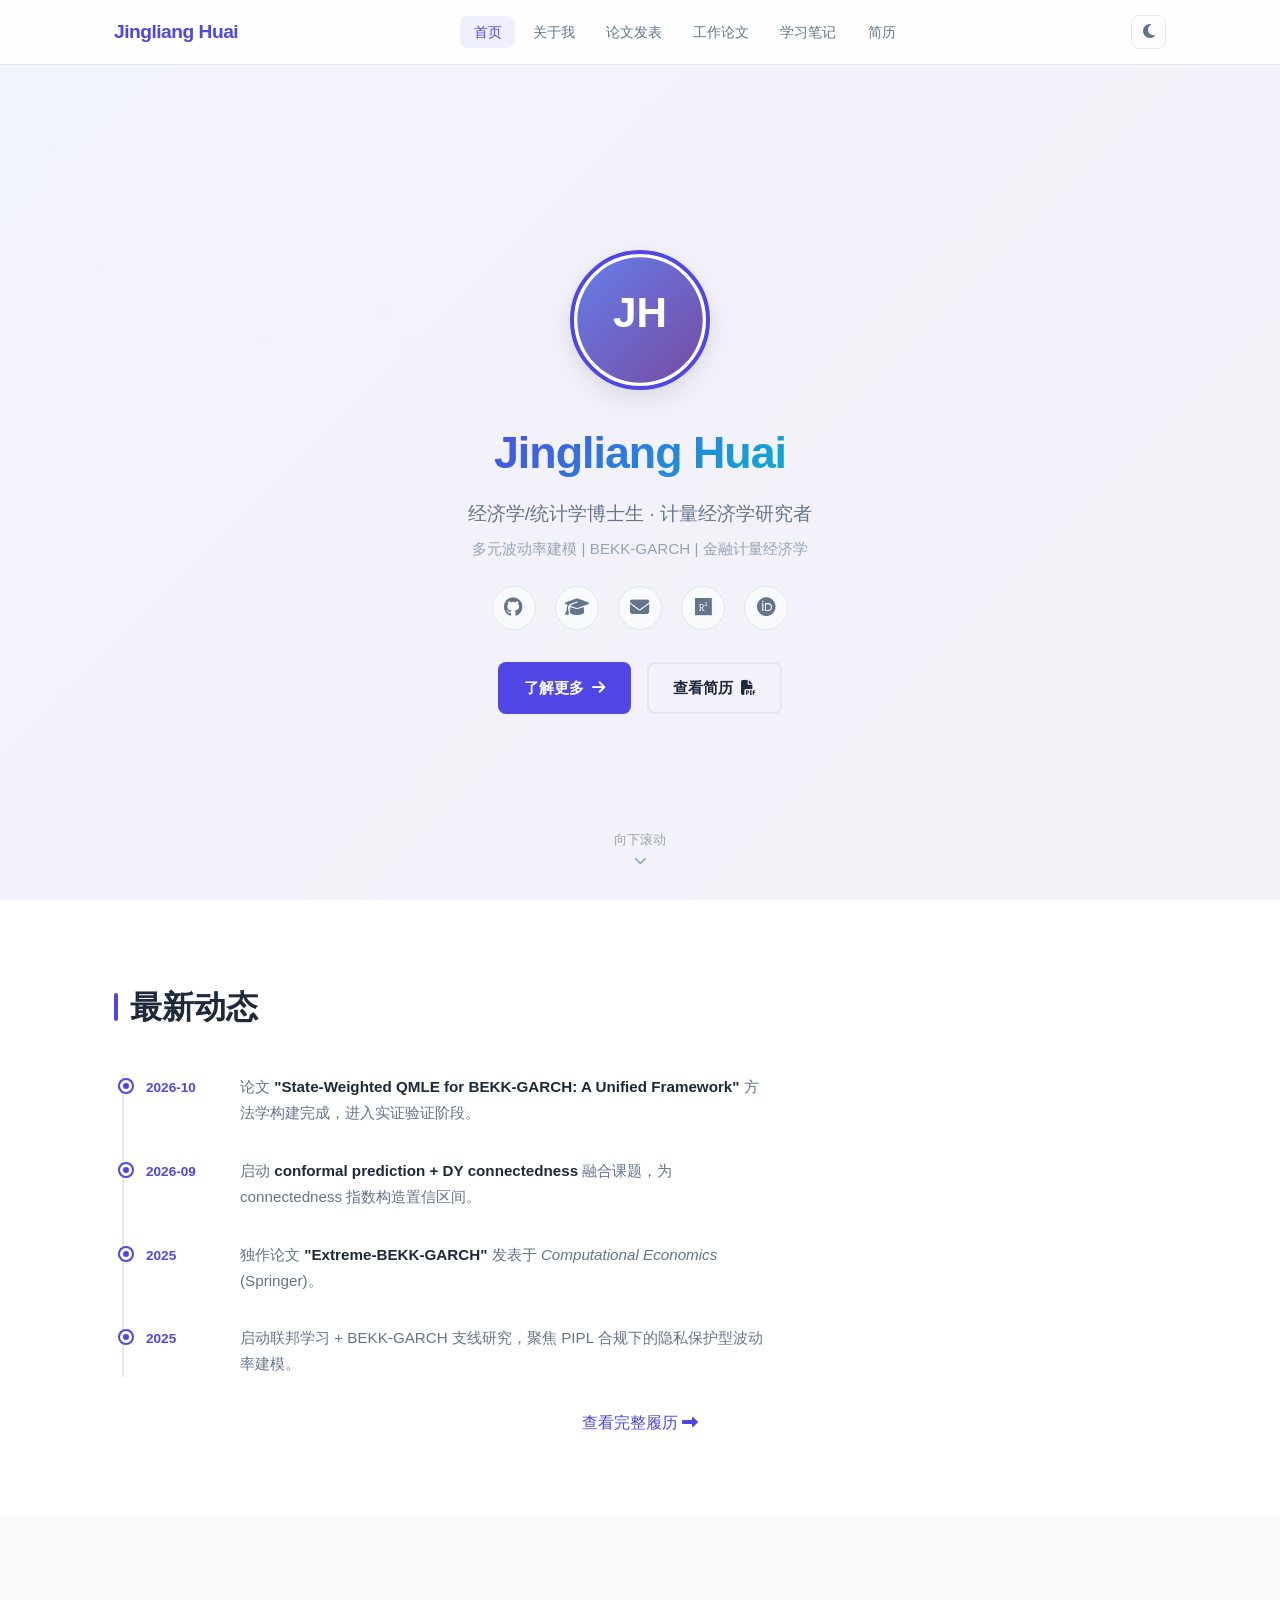
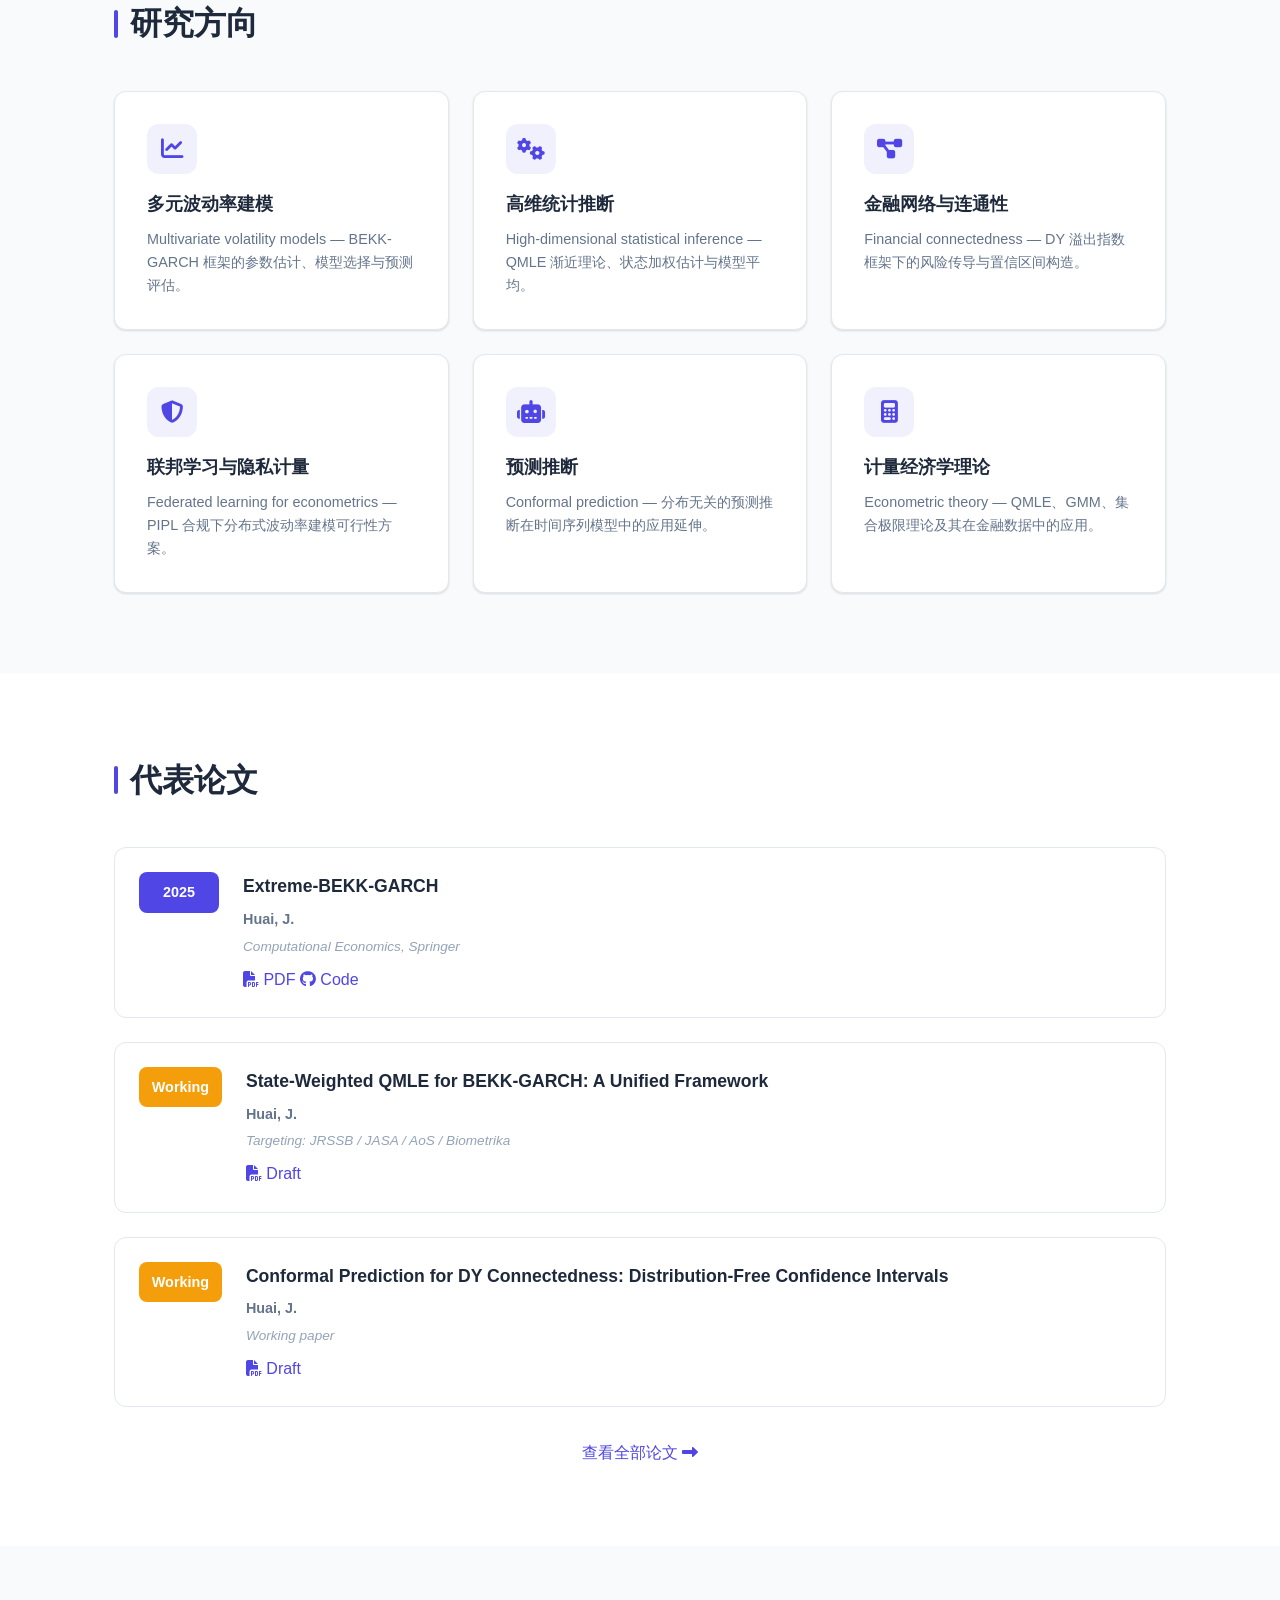
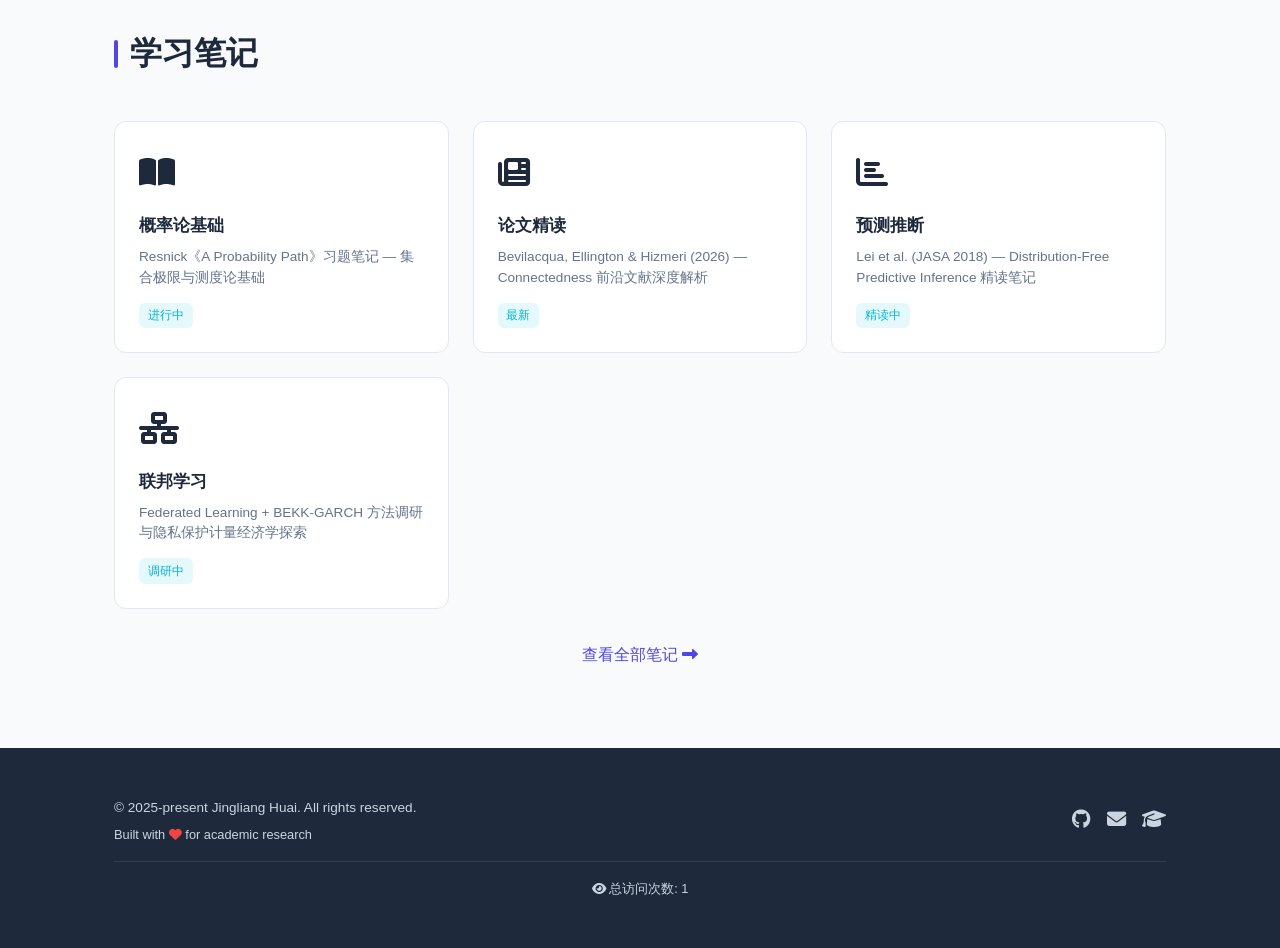
==== index.html @ 9f8ee6a2 "First Upload" ====
<!DOCTYPE html>
<html lang="zh-CN">
<head>
  <meta charset="UTF-8">
  <meta name="viewport" content="width=device-width, initial-scale=1.0">
  <meta name="description" content="Jingliang Huai - 个人学术主页 / Personal Academic Website">
  <title>Jingliang Huai | 个人学术主页</title>
  <link rel="stylesheet" href="css/style.css">
  <link rel="icon" href="images/favicon.svg" type="image/svg+xml">
  <link rel="stylesheet" href="https://cdnjs.cloudflare.com/ajax/libs/font-awesome/6.5.0/css/all.min.css">
</head>
<body>
  <!-- ========== NAVBAR ========== -->
  <nav class="navbar" id="navbar">
    <div class="nav-container">
      <a href="index.html" class="nav-logo">
        <span class="logo-text">Jingliang Huai</span>
      </a>
      <ul class="nav-menu" id="navMenu">
        <li><a href="index.html" class="nav-link active">首页</a></li>
        <li><a href="about.html" class="nav-link">关于我</a></li>
        <li><a href="publications.html" class="nav-link">论文发表</a></li>
        <li><a href="research.html" class="nav-link">工作论文</a></li>
        <li><a href="notes.html" class="nav-link">学习笔记</a></li>
        <li><a href="cv.html" class="nav-link">简历</a></li>
      </ul>
      <div class="nav-right">
        <button id="themeToggle" class="theme-btn" aria-label="切换主题">
          <i class="fas fa-moon"></i>
        </button>
        <div class="hamburger" id="hamburger">
          <span class="bar"></span>
          <span class="bar"></span>
          <span class="bar"></span>
        </div>
      </div>
    </div>
  </nav>

  <!-- ========== HERO SECTION ========== -->
  <section class="hero">
    <div class="hero-bg">
      <div class="hero-particles" id="particles"></div>
    </div>
    <div class="hero-content">
      <div class="hero-avatar">
        <img src="images/avatar-placeholder.svg" alt="Jingliang Huai" id="avatarImg">
      </div>
      <h1 class="hero-name">Jingliang Huai</h1>
      <p class="hero-title">经济学/统计学博士生 · 计量经济学研究者</p>
      <p class="hero-subtitle">多元波动率建模 | BEKK-GARCH | 金融计量经济学</p>
      <div class="hero-social">
        <a href="https://github.com/Jingliang-Huai" target="_blank" class="social-link" title="GitHub">
          <i class="fab fa-github"></i>
        </a>
        <a href="https://scholar.google.com/citations?user=YOUR_SCHOLAR_ID" target="_blank" class="social-link" title="Google Scholar">
          <i class="fas fa-graduation-cap"></i>
        </a>
        <a href="mailto:huaijl1230@163.com" class="social-link" title="Email">
          <i class="fas fa-envelope"></i>
        </a>
        <a href="#" target="_blank" class="social-link" title="ResearchGate">
          <i class="fab fa-researchgate"></i>
        </a>
        <a href="#" target="_blank" class="social-link" title="ORCID">
          <i class="fab fa-orcid"></i>
        </a>
      </div>
      <div class="hero-cta">
        <a href="about.html" class="btn btn-primary">了解更多 <i class="fas fa-arrow-right"></i></a>
        <a href="cv.html" class="btn btn-outline">查看简历 <i class="fas fa-file-pdf"></i></a>
      </div>
    </div>
    <div class="scroll-indicator">
      <span>向下滚动</span>
      <i class="fas fa-chevron-down"></i>
    </div>
  </section>

  <!-- ========== LATEST NEWS ========== -->
  <section class="section" id="news">
    <div class="container">
      <h2 class="section-title"><span class="title-deco"></span>最新动态</h2>
      <div class="news-timeline">
        <div class="news-item">
          <div class="news-date">2026-10</div>
          <div class="news-content">
            <p>论文 <strong>"State-Weighted QMLE for BEKK-GARCH: A Unified Framework"</strong> 方法学构建完成，进入实证验证阶段。</p>
          </div>
        </div>
        <div class="news-item">
          <div class="news-date">2026-09</div>
          <div class="news-content">
            <p>启动 <strong>conformal prediction + DY connectedness</strong> 融合课题，为 connectedness 指数构造置信区间。</p>
          </div>
        </div>
        <div class="news-item">
          <div class="news-date">2025</div>
          <div class="news-content">
            <p>独作论文 <strong>"Extreme-BEKK-GARCH"</strong> 发表于 <em>Computational Economics</em> (Springer)。</p>
          </div>
        </div>
        <div class="news-item">
          <div class="news-date">2025</div>
          <div class="news-content">
            <p>启动联邦学习 + BEKK-GARCH 支线研究，聚焦 PIPL 合规下的隐私保护型波动率建模。</p>
          </div>
        </div>
      </div>
      <p class="section-more"><a href="about.html">查看完整履历 <i class="fas fa-long-arrow-alt-right"></i></a></p>
    </div>
  </section>

  <!-- ========== RESEARCH INTERESTS ========== -->
  <section class="section section-alt" id="research">
    <div class="container">
      <h2 class="section-title"><span class="title-deco"></span>研究方向</h2>
      <div class="research-grid">
        <div class="research-card">
          <div class="card-icon"><i class="fas fa-chart-line"></i></div>
          <h3>多元波动率建模</h3>
          <p>Multivariate volatility models — BEKK-GARCH 框架的参数估计、模型选择与预测评估。</p>
        </div>
        <div class="research-card">
          <div class="card-icon"><i class="fas fa-cogs"></i></div>
          <h3>高维统计推断</h3>
          <p>High-dimensional statistical inference — QMLE 渐近理论、状态加权估计与模型平均。</p>
        </div>
        <div class="research-card">
          <div class="card-icon"><i class="fas fa-project-diagram"></i></div>
          <h3>金融网络与连通性</h3>
          <p>Financial connectedness — DY 溢出指数框架下的风险传导与置信区间构造。</p>
        </div>
        <div class="research-card">
          <div class="card-icon"><i class="fas fa-shield-alt"></i></div>
          <h3>联邦学习与隐私计量</h3>
          <p>Federated learning for econometrics — PIPL 合规下分布式波动率建模可行性方案。</p>
        </div>
        <div class="research-card">
          <div class="card-icon"><i class="fas fa-robot"></i></div>
          <h3>预测推断</h3>
          <p>Conformal prediction — 分布无关的预测推断在时间序列模型中的应用延伸。</p>
        </div>
        <div class="research-card">
          <div class="card-icon"><i class="fas fa-calculator"></i></div>
          <h3>计量经济学理论</h3>
          <p>Econometric theory — QMLE、GMM、集合极限理论及其在金融数据中的应用。</p>
        </div>
      </div>
    </div>
  </section>

  <!-- ========== FEATURED PUBLICATIONS ========== -->
  <section class="section" id="publications">
    <div class="container">
      <h2 class="section-title"><span class="title-deco"></span>代表论文</h2>
      <div class="pub-list">
        <div class="pub-item">
          <div class="pub-year">2025</div>
          <div class="pub-info">
            <h3 class="pub-title">Extreme-BEKK-GARCH</h3>
            <p class="pub-authors"><strong>Huai, J.</strong></p>
            <p class="pub-journal"><em>Computational Economics</em>, Springer</p>
            <div class="pub-links">
              <a href="#" class="pub-link"><i class="fas fa-file-pdf"></i> PDF</a>
              <a href="https://github.com/Jingliang-Huai" class="pub-link"><i class="fab fa-github"></i> Code</a>
            </div>
          </div>
        </div>
        <div class="pub-item">
          <div class="pub-year working">Working</div>
          <div class="pub-info">
            <h3 class="pub-title">State-Weighted QMLE for BEKK-GARCH: A Unified Framework</h3>
            <p class="pub-authors"><strong>Huai, J.</strong></p>
            <p class="pub-journal">Targeting: <em>JRSSB / JASA / AoS / Biometrika</em></p>
            <div class="pub-links">
              <a href="#" class="pub-link"><i class="fas fa-file-pdf"></i> Draft</a>
            </div>
          </div>
        </div>
        <div class="pub-item">
          <div class="pub-year working">Working</div>
          <div class="pub-info">
            <h3 class="pub-title">Conformal Prediction for DY Connectedness: Distribution-Free Confidence Intervals</h3>
            <p class="pub-authors"><strong>Huai, J.</strong></p>
            <p class="pub-journal">Working paper</p>
            <div class="pub-links">
              <a href="#" class="pub-link"><i class="fas fa-file-pdf"></i> Draft</a>
            </div>
          </div>
        </div>
      </div>
      <p class="section-more"><a href="publications.html">查看全部论文 <i class="fas fa-long-arrow-alt-right"></i></a></p>
    </div>
  </section>

  <!-- ========== LEARNING NOTES ========== -->
  <section class="section section-alt" id="notes">
    <div class="container">
      <h2 class="section-title"><span class="title-deco"></span>学习笔记</h2>
      <div class="notes-grid">
        <a href="notes.html#resnick" class="note-card">
          <div class="note-icon"><i class="fas fa-book-open"></i></div>
          <h3>概率论基础</h3>
          <p>Resnick《A Probability Path》习题笔记 — 集合极限与测度论基础</p>
          <span class="note-tag">进行中</span>
        </a>
        <a href="notes.html#beh2026" class="note-card">
          <div class="note-icon"><i class="fas fa-newspaper"></i></div>
          <h3>论文精读</h3>
          <p>Bevilacqua, Ellington & Hizmeri (2026) — Connectedness 前沿文献深度解析</p>
          <span class="note-tag">最新</span>
        </a>
        <a href="notes.html#conformal" class="note-card">
          <div class="note-icon"><i class="fas fa-chart-bar"></i></div>
          <h3>预测推断</h3>
          <p>Lei et al. (JASA 2018) — Distribution-Free Predictive Inference 精读笔记</p>
          <span class="note-tag">精读中</span>
        </a>
        <a href="notes.html#fl" class="note-card">
          <div class="note-icon"><i class="fas fa-network-wired"></i></div>
          <h3>联邦学习</h3>
          <p>Federated Learning + BEKK-GARCH 方法调研与隐私保护计量经济学探索</p>
          <span class="note-tag">调研中</span>
        </a>
      </div>
      <p class="section-more"><a href="notes.html">查看全部笔记 <i class="fas fa-long-arrow-alt-right"></i></a></p>
    </div>
  </section>

  <!-- ========== FOOTER ========== -->
  <footer class="footer">
    <div class="container">
      <div class="footer-content">
        <div class="footer-info">
          <p>&copy; 2025-present Jingliang Huai. All rights reserved.</p>
          <p class="footer-powered">Built with <i class="fas fa-heart"></i> for academic research</p>
        </div>
        <div class="footer-links">
          <a href="https://github.com/Jingliang-Huai" target="_blank"><i class="fab fa-github"></i></a>
          <a href="mailto:huaijl1230@163.com"><i class="fas fa-envelope"></i></a>
          <a href="https://scholar.google.com/citations?user=YOUR_SCHOLAR_ID" target="_blank"><i class="fas fa-graduation-cap"></i></a>
        </div>
      </div>
      <div class="footer-counter">
        <span id="visitCounter"><i class="fas fa-eye"></i> 总访问次数: <span id="countNum">0</span></span>
      </div>
    </div>
  </footer>

  <script src="js/main.js"></script>
</body>
</html>
---- css/style.css ----
/* ====================================================================
   Jingliang Huai - Personal Academic Website
   Style: Modern, Minimal, Academic with Dark/Light Modes
   ==================================================================== */

/* ---------- CSS Variables (Light Theme - Default) ---------- */
:root {
  --primary: #4f46e5;
  --primary-light: #818cf8;
  --primary-dark: #3730a3;
  --accent: #06b6d4;
  --bg: #ffffff;
  --bg-alt: #f8fafc;
  --bg-card: #ffffff;
  --text: #1e293b;
  --text-light: #64748b;
  --text-muted: #94a3b8;
  --border: #e2e8f0;
  --shadow: 0 1px 3px rgba(0,0,0,0.08), 0 1px 2px rgba(0,0,0,0.06);
  --shadow-lg: 0 10px 30px rgba(0,0,0,0.08), 0 4px 12px rgba(0,0,0,0.04);
  --radius: 12px;
  --radius-sm: 8px;
  --nav-bg: rgba(255,255,255,0.85);
  --hero-gradient: linear-gradient(135deg, #667eea 0%, #764ba2 100%);
  --footer-bg: #1e293b;
  --footer-text: #cbd5e1;
}

/* ---------- Dark Theme ---------- */
[data-theme="dark"] {
  --primary: #818cf8;
  --primary-light: #a5b4fc;
  --primary-dark: #6366f1;
  --accent: #22d3ee;
  --bg: #0f172a;
  --bg-alt: #1e293b;
  --bg-card: #1e293b;
  --text: #e2e8f0;
  --text-light: #94a3b8;
  --text-muted: #64748b;
  --border: #334155;
  --shadow: 0 1px 3px rgba(0,0,0,0.3), 0 1px 2px rgba(0,0,0,0.2);
  --shadow-lg: 0 10px 30px rgba(0,0,0,0.4), 0 4px 12px rgba(0,0,0,0.2);
  --nav-bg: rgba(15,23,42,0.92);
  --hero-gradient: linear-gradient(135deg, #1e1b4b 0%, #312e81 100%);
  --footer-bg: #020617;
  --footer-text: #94a3b8;
}

/* ---------- Base Reset ---------- */
*, *::before, *::after {
  margin: 0;
  padding: 0;
  box-sizing: border-box;
}

html {
  scroll-behavior: smooth;
  font-size: 16px;
}

body {
  font-family: -apple-system, BlinkMacSystemFont, 'Segoe UI', Roboto, 'Helvetica Neue', Arial, 'Noto Sans SC', sans-serif;
  background: var(--bg);
  color: var(--text);
  line-height: 1.7;
  transition: background 0.3s ease, color 0.3s ease;
  -webkit-font-smoothing: antialiased;
}

a {
  color: var(--primary);
  text-decoration: none;
  transition: color 0.2s;
}
a:hover { color: var(--primary-light); }

img { max-width: 100%; height: auto; }

.container {
  max-width: 1100px;
  margin: 0 auto;
  padding: 0 1.5rem;
}

/* ---------- Navbar ---------- */
.navbar {
  position: fixed;
  top: 0;
  left: 0;
  right: 0;
  z-index: 1000;
  background: var(--nav-bg);
  backdrop-filter: blur(12px);
  -webkit-backdrop-filter: blur(12px);
  border-bottom: 1px solid var(--border);
  transition: background 0.3s, border-color 0.3s;
}

.nav-container {
  max-width: 1100px;
  margin: 0 auto;
  padding: 0 1.5rem;
  display: flex;
  align-items: center;
  justify-content: space-between;
  height: 64px;
}

.nav-logo .logo-text {
  font-size: 1.2rem;
  font-weight: 700;
  color: var(--primary);
  letter-spacing: -0.5px;
}

.nav-menu {
  display: flex;
  list-style: none;
  gap: 0.25rem;
}

.nav-link {
  padding: 0.5rem 0.85rem;
  border-radius: var(--radius-sm);
  font-size: 0.9rem;
  font-weight: 500;
  color: var(--text-light);
  transition: all 0.2s;
}
.nav-link:hover {
  color: var(--text);
  background: var(--bg-alt);
}
.nav-link.active {
  color: var(--primary);
  background: rgba(79,70,229,0.08);
}

.nav-right {
  display: flex;
  align-items: center;
  gap: 0.5rem;
}

.theme-btn {
  background: none;
  border: 1px solid var(--border);
  border-radius: 8px;
  padding: 0.45rem 0.65rem;
  color: var(--text-light);
  cursor: pointer;
  font-size: 1rem;
  transition: all 0.2s;
}
.theme-btn:hover {
  color: var(--primary);
  border-color: var(--primary);
}

/* Hamburger */
.hamburger {
  display: none;
  flex-direction: column;
  gap: 5px;
  cursor: pointer;
  padding: 4px;
}
.hamburger .bar {
  width: 24px;
  height: 2px;
  background: var(--text);
  border-radius: 2px;
  transition: all 0.3s;
}

/* ---------- Hero Section ---------- */
.hero {
  position: relative;
  min-height: 100vh;
  display: flex;
  align-items: center;
  justify-content: center;
  overflow: hidden;
  padding-top: 64px;
}

.hero-bg {
  position: absolute;
  inset: 0;
  background: var(--hero-gradient);
  opacity: 0.08;
  z-index: 0;
}

.hero-particles {
  position: absolute;
  inset: 0;
  z-index: 0;
}

.hero-content {
  position: relative;
  z-index: 1;
  text-align: center;
  padding: 2rem;
  max-width: 700px;
}

.hero-avatar {
  width: 140px;
  height: 140px;
  border-radius: 50%;
  overflow: hidden;
  margin: 0 auto 1.5rem;
  border: 4px solid var(--primary);
  box-shadow: var(--shadow-lg);
  background: var(--bg);
}
.hero-avatar img {
  width: 100%;
  height: 100%;
  object-fit: cover;
}

.hero-name {
  font-size: 2.8rem;
  font-weight: 800;
  letter-spacing: -1px;
  margin-bottom: 0.5rem;
  background: linear-gradient(135deg, var(--primary), var(--accent));
  -webkit-background-clip: text;
  -webkit-text-fill-color: transparent;
  background-clip: text;
}

.hero-title {
  font-size: 1.2rem;
  color: var(--text-light);
  margin-bottom: 0.3rem;
}

.hero-subtitle {
  font-size: 0.95rem;
  color: var(--text-muted);
  margin-bottom: 1.5rem;
}

.hero-social {
  display: flex;
  justify-content: center;
  gap: 1.2rem;
  margin-bottom: 2rem;
}

.social-link {
  display: flex;
  align-items: center;
  justify-content: center;
  width: 44px;
  height: 44px;
  border-radius: 50%;
  background: var(--bg-alt);
  color: var(--text-light);
  font-size: 1.2rem;
  border: 1px solid var(--border);
  transition: all 0.3s;
}
.social-link:hover {
  color: white;
  background: var(--primary);
  border-color: var(--primary);
  transform: translateY(-3px);
}

.hero-cta {
  display: flex;
  gap: 1rem;
  justify-content: center;
  flex-wrap: wrap;
}

/* Buttons */
.btn {
  display: inline-flex;
  align-items: center;
  gap: 0.5rem;
  padding: 0.7rem 1.5rem;
  border-radius: var(--radius-sm);
  font-size: 0.95rem;
  font-weight: 600;
  cursor: pointer;
  transition: all 0.3s;
  border: 2px solid transparent;
}
.btn-primary {
  background: var(--primary);
  color: white !important;
}
.btn-primary:hover {
  background: var(--primary-dark);
  transform: translateY(-2px);
  box-shadow: 0 4px 12px rgba(79,70,229,0.3);
}
.btn-outline {
  background: transparent;
  color: var(--text) !important;
  border-color: var(--border);
}
.btn-outline:hover {
  border-color: var(--primary);
  color: var(--primary) !important;
  transform: translateY(-2px);
}

.scroll-indicator {
  position: absolute;
  bottom: 2rem;
  left: 50%;
  transform: translateX(-50%);
  display: flex;
  flex-direction: column;
  align-items: center;
  gap: 0.3rem;
  color: var(--text-muted);
  font-size: 0.8rem;
  animation: bounce 2s infinite;
}
@keyframes bounce {
  0%, 100% { transform: translateX(-50%) translateY(0); }
  50% { transform: translateX(-50%) translateY(8px); }
}

/* ---------- General Sections ---------- */
.section {
  padding: 5rem 0;
}
.section-alt {
  background: var(--bg-alt);
}

.section-title {
  font-size: 2rem;
  font-weight: 800;
  margin-bottom: 2.5rem;
  display: flex;
  align-items: center;
  gap: 0.75rem;
}
.title-deco {
  display: block;
  width: 4px;
  height: 28px;
  background: var(--primary);
  border-radius: 2px;
}

.section-subtitle {
  font-size: 1.5rem;
  font-weight: 700;
  margin-bottom: 2rem;
}

.section-more {
  margin-top: 2rem;
  text-align: center;
}
.section-more a {
  font-weight: 500;
  color: var(--primary);
}
.section-more a:hover {
  gap: 0.5rem;
}

/* ---------- News Timeline ---------- */
.news-timeline {
  position: relative;
  padding-left: 2rem;
  max-width: 650px;
}
.news-timeline::before {
  content: '';
  position: absolute;
  left: 8px;
  top: 0;
  bottom: 0;
  width: 2px;
  background: var(--border);
}
.news-item {
  position: relative;
  margin-bottom: 2rem;
  display: flex;
  gap: 1.5rem;
}
.news-item::before {
  content: '';
  position: absolute;
  left: -1.6rem;
  top: 6px;
  width: 12px;
  height: 12px;
  border-radius: 50%;
  background: var(--primary);
  border: 3px solid var(--bg);
  box-shadow: 0 0 0 2px var(--primary);
}
.news-date {
  min-width: 70px;
  font-size: 0.85rem;
  font-weight: 600;
  color: var(--primary);
  padding-top: 2px;
}
.news-content p {
  color: var(--text-light);
  font-size: 0.95rem;
}
.news-content strong {
  color: var(--text);
}

/* ---------- Research Grid ---------- */
.research-grid {
  display: grid;
  grid-template-columns: repeat(auto-fill, minmax(300px, 1fr));
  gap: 1.5rem;
}

.research-card {
  background: var(--bg-card);
  border: 1px solid var(--border);
  border-radius: var(--radius);
  padding: 2rem;
  transition: all 0.3s;
  box-shadow: var(--shadow);
}
.research-card:hover {
  transform: translateY(-4px);
  box-shadow: var(--shadow-lg);
  border-color: var(--primary-light);
}

.card-icon {
  width: 50px;
  height: 50px;
  display: flex;
  align-items: center;
  justify-content: center;
  border-radius: 12px;
  background: rgba(79,70,229,0.08);
  color: var(--primary);
  font-size: 1.4rem;
  margin-bottom: 1rem;
}

.research-card h3 {
  font-size: 1.1rem;
  font-weight: 700;
  margin-bottom: 0.5rem;
}
.research-card p {
  font-size: 0.9rem;
  color: var(--text-light);
  line-height: 1.6;
}

/* ---------- Publications List ---------- */
.pub-list {
  display: flex;
  flex-direction: column;
  gap: 1.5rem;
}

.pub-item {
  display: flex;
  gap: 1.5rem;
  padding: 1.5rem;
  background: var(--bg-card);
  border: 1px solid var(--border);
  border-radius: var(--radius);
  transition: all 0.3s;
}
.pub-item:hover {
  box-shadow: var(--shadow-lg);
  border-color: var(--primary-light);
}

.pub-year {
  min-width: 80px;
  text-align: center;
  padding: 0.5rem 0.8rem;
  background: var(--primary);
  color: white;
  border-radius: var(--radius-sm);
  font-weight: 700;
  font-size: 0.9rem;
  height: fit-content;
}
.pub-year.working {
  background: #f59e0b;
}

.pub-info {
  flex: 1;
}
.pub-title {
  font-size: 1.1rem;
  font-weight: 700;
  margin-bottom: 0.3rem;
}
.pub-authors {
  font-size: 0.9rem;
  color: var(--text-light);
  margin-bottom: 0.2rem;
}
.pub-journal {
  font-size: 0.85rem;
  color: var(--text-muted);
  font-style: italic;
  margin-bottom: 0.5rem;
}
.pub-abstract {
  font-size: 0.88rem;
  color: var(--text-light);
  line-height: 1.6;
  margin-bottom: 0.75rem;
}

.pub-links-bar {
  display: flex;
  gap: 0.75rem;
  flex-wrap: wrap;
  align-items: center;
}
.pub-link-btn {
  display: inline-flex;
  align-items: center;
  gap: 0.3rem;
  padding: 0.3rem 0.7rem;
  border-radius: 6px;
  font-size: 0.8rem;
  font-weight: 500;
  background: var(--bg-alt);
  color: var(--text-light) !important;
  border: 1px solid var(--border);
  transition: all 0.2s;
}
.pub-link-btn:hover {
  color: var(--primary) !important;
  border-color: var(--primary);
}

.pub-badge {
  display: inline-block;
  padding: 0.2rem 0.6rem;
  border-radius: 6px;
  font-size: 0.75rem;
  font-weight: 600;
  background: rgba(79,70,229,0.1);
  color: var(--primary);
}
.pub-badge.working-badge {
  background: rgba(245,158,11,0.1);
  color: #d97706;
}

/* ---------- Notes Grid (Home) ---------- */
.notes-grid {
  display: grid;
  grid-template-columns: repeat(auto-fill, minmax(250px, 1fr));
  gap: 1.5rem;
}

.note-card {
  display: block;
  background: var(--bg-card);
  border: 1px solid var(--border);
  border-radius: var(--radius);
  padding: 1.5rem;
  transition: all 0.3s;
  color: var(--text) !important;
}
.note-card:hover {
  transform: translateY(-4px);
  box-shadow: var(--shadow-lg);
  border-color: var(--primary-light);
}

.note-icon {
  font-size: 2rem;
  margin-bottom: 0.75rem;
}
.note-card h3 {
  font-size: 1.05rem;
  font-weight: 700;
  margin-bottom: 0.4rem;
}
.note-card p {
  font-size: 0.85rem;
  color: var(--text-light);
  line-height: 1.5;
  margin-bottom: 0.75rem;
}
.note-tag {
  display: inline-block;
  padding: 0.15rem 0.55rem;
  border-radius: 6px;
  font-size: 0.75rem;
  font-weight: 500;
  background: rgba(6,182,212,0.1);
  color: var(--accent);
}

/* ---------- Page Header ---------- */
.page-header {
  padding: 8rem 0 3rem;
  background: var(--bg-alt);
  border-bottom: 1px solid var(--border);
  text-align: center;
}
.page-header h1 {
  font-size: 2.4rem;
  font-weight: 800;
}
.page-subtitle {
  color: var(--text-muted);
  font-size: 1rem;
  margin-top: 0.3rem;
}

/* ---------- About Page ---------- */
.about-grid {
  display: grid;
  grid-template-columns: 300px 1fr;
  gap: 3rem;
}
.about-photo {
  display: flex;
  flex-direction: column;
  gap: 1.5rem;
}
.about-avatar {
  width: 100%;
  border-radius: var(--radius);
  box-shadow: var(--shadow-lg);
  border: 1px solid var(--border);
}
.about-contact-card {
  background: var(--bg-alt);
  border: 1px solid var(--border);
  border-radius: var(--radius);
  padding: 1.5rem;
}
.about-contact-card h3 {
  font-size: 1rem;
  font-weight: 700;
  margin-bottom: 0.75rem;
}
.about-contact-card p {
  font-size: 0.88rem;
  color: var(--text-light);
  margin-bottom: 0.5rem;
}
.about-contact-card i {
  width: 20px;
  color: var(--primary);
  margin-right: 0.4rem;
}

.about-bio h2 {
  font-size: 2rem;
  font-weight: 800;
  margin-bottom: 0.3rem;
}
.about-role {
  color: var(--text-light);
  font-size: 1rem;
  margin-bottom: 2rem;
}
.about-bio h3 {
  font-size: 1.2rem;
  font-weight: 700;
  margin: 1.5rem 0 0.5rem;
  color: var(--primary);
}
.about-bio p {
  color: var(--text-light);
  line-height: 1.8;
}
.about-bio ul {
  padding-left: 1.5rem;
  color: var(--text-light);
}
.about-bio ul li {
  margin-bottom: 0.4rem;
}

/* ---------- Notes Page ---------- */
.notes-categories {
  display: flex;
  gap: 0.5rem;
  flex-wrap: wrap;
  margin-bottom: 2rem;
}
.cat-btn {
  padding: 0.4rem 1rem;
  border-radius: 20px;
  border: 1px solid var(--border);
  background: transparent;
  color: var(--text-light);
  font-size: 0.85rem;
  cursor: pointer;
  transition: all 0.2s;
}
.cat-btn:hover, .cat-btn.active {
  background: var(--primary);
  color: white;
  border-color: var(--primary);
}

.note-entry {
  background: var(--bg-card);
  border: 1px solid var(--border);
  border-radius: var(--radius);
  padding: 1.5rem;
  margin-bottom: 1.2rem;
  transition: all 0.2s;
}
.note-entry:hover {
  box-shadow: var(--shadow-lg);
}

.note-entry-header {
  display: flex;
  justify-content: space-between;
  align-items: center;
  margin-bottom: 0.5rem;
}
.note-category-tag {
  padding: 0.15rem 0.6rem;
  border-radius: 6px;
  font-size: 0.75rem;
  font-weight: 600;
}
.note-category-tag.probability { background: rgba(99,102,241,0.1); color: #6366f1; }
.note-category-tag.papers { background: rgba(239,68,68,0.1); color: #ef4444; }
.note-category-tag.method { background: rgba(16,185,129,0.1); color: #10b981; }
.note-category-tag.fl { background: rgba(245,158,11,0.1); color: #f59e0b; }
.note-date { font-size: 0.8rem; color: var(--text-muted); }

.note-entry h3 {
  font-size: 1.1rem;
  font-weight: 700;
  margin-bottom: 0.4rem;
}
.note-entry > p {
  font-size: 0.9rem;
  color: var(--text-light);
  line-height: 1.6;
}
.note-entry-footer {
  display: flex;
  justify-content: space-between;
  align-items: center;
  margin-top: 0.75rem;
}
.note-status { font-size: 0.85rem; color: var(--text-muted); }
.topic-tag {
  display: inline-block;
  padding: 0.1rem 0.5rem;
  border-radius: 4px;
  font-size: 0.75rem;
  background: var(--bg-alt);
  color: var(--text-muted);
  margin-left: 0.3rem;
}

/* ---------- Research/Project Page ---------- */
.project-card {
  background: var(--bg-card);
  border: 1px solid var(--border);
  border-radius: var(--radius);
  padding: 2rem;
  margin-bottom: 2rem;
}
.project-header {
  margin-bottom: 1rem;
}
.project-status {
  display: inline-block;
  padding: 0.2rem 0.7rem;
  border-radius: 20px;
  font-size: 0.8rem;
  font-weight: 600;
  margin-bottom: 0.75rem;
}
.project-status.active { background: rgba(16,185,129,0.1); color: #10b981; }
.project-status.exploring { background: rgba(245,158,11,0.1); color: #f59e0b; }

.project-header h2 {
  font-size: 1.4rem;
  font-weight: 700;
}
.project-meta {
  display: flex;
  gap: 1rem;
  flex-wrap: wrap;
  font-size: 0.85rem;
  color: var(--text-muted);
  margin-bottom: 1.5rem;
}
.project-meta i { color: var(--primary); margin-right: 0.3rem; }

.project-content h3 {
  font-size: 1rem;
  font-weight: 700;
  margin: 1rem 0 0.3rem;
  color: var(--primary);
}
.project-content p, .project-content ul {
  font-size: 0.9rem;
  color: var(--text-light);
  line-height: 1.7;
}
.project-content ul {
  padding-left: 1.5rem;
}

/* ---------- CV Page ---------- */
.cv-container {
  max-width: 800px;
}
.cv-section {
  margin-bottom: 2.5rem;
}
.cv-section-title {
  font-size: 1.2rem;
  font-weight: 700;
  margin-bottom: 1rem;
  padding-bottom: 0.5rem;
  border-bottom: 2px solid var(--primary);
  color: var(--primary);
}
.cv-section-title i {
  margin-right: 0.5rem;
}
.cv-entry {
  margin-bottom: 1rem;
  line-height: 1.7;
}
.cv-entry p { font-size: 0.93rem; color: var(--text-light); }
.cv-entry strong { color: var(--text); }
.cv-entry-left { flex: 1; }
.cv-entry-right { min-width: 80px; text-align: right; }
.cv-date {
  font-size: 0.85rem;
  color: var(--primary);
  font-weight: 600;
}
.cv-degree { font-weight: 700; color: var(--text) !important; }
.cv-major { font-size: 0.88rem !important; }
.cv-school { font-size: 0.85rem !important; color: var(--text-muted) !important; }

.cv-tags {
  display: flex;
  flex-wrap: wrap;
  gap: 0.5rem;
}
.cv-tag {
  padding: 0.3rem 0.8rem;
  border-radius: 20px;
  font-size: 0.83rem;
  background: rgba(79,70,229,0.06);
  color: var(--text-light);
  border: 1px solid var(--border);
}

.cv-skills {
  display: flex;
  flex-direction: column;
  gap: 0.8rem;
}
.skill-item {
  display: flex;
  align-items: center;
  gap: 1rem;
}
.skill-name {
  min-width: 80px;
  font-weight: 600;
  font-size: 0.9rem;
}
.skill-bar {
  flex: 1;
  height: 8px;
  background: var(--bg-alt);
  border-radius: 4px;
  overflow: hidden;
}
.skill-progress {
  height: 100%;
  background: linear-gradient(90deg, var(--primary), var(--accent));
  border-radius: 4px;
  transition: width 1s ease;
}

.cv-download {
  text-align: center;
  margin-top: 2rem;
}

/* ---------- Footer ---------- */
.footer {
  background: var(--footer-bg);
  color: var(--footer-text);
  padding: 3rem 0;
}
.footer-content {
  display: flex;
  justify-content: space-between;
  align-items: center;
  flex-wrap: wrap;
  gap: 1rem;
}
.footer-info p {
  font-size: 0.85rem;
}
.footer-powered {
  margin-top: 0.3rem;
  font-size: 0.8rem !important;
}
.footer-powered i {
  color: #ef4444;
}
.footer-links {
  display: flex;
  gap: 1rem;
}
.footer-links a {
  color: var(--footer-text);
  font-size: 1.2rem;
  transition: color 0.2s;
}
.footer-links a:hover {
  color: white;
}
.footer-counter {
  text-align: center;
  margin-top: 1rem;
  padding-top: 1rem;
  border-top: 1px solid rgba(255,255,255,0.1);
  font-size: 0.8rem;
}

/* ---------- Responsive ---------- */
@media (max-width: 768px) {
  .nav-menu {
    position: fixed;
    top: 64px;
    left: 0;
    right: 0;
    background: var(--nav-bg);
    backdrop-filter: blur(12px);
    flex-direction: column;
    padding: 1rem;
    gap: 0;
    border-bottom: 1px solid var(--border);
    transform: translateY(-100%);
    opacity: 0;
    pointer-events: none;
    transition: all 0.3s;
  }
  .nav-menu.active {
    transform: translateY(0);
    opacity: 1;
    pointer-events: all;
  }
  .nav-link { padding: 0.75rem 1rem; }
  .hamburger { display: flex; }

  .hero-name { font-size: 2rem; }
  .hero-title { font-size: 1rem; }

  .about-grid {
    grid-template-columns: 1fr;
  }
  .about-photo {
    max-width: 250px;
    margin: 0 auto;
  }

  .pub-item {
    flex-direction: column;
    gap: 0.75rem;
  }
  .pub-year {
    align-self: flex-start;
  }

  .research-grid, .notes-grid {
    grid-template-columns: 1fr;
  }

  .section { padding: 3rem 0; }
  .section-title { font-size: 1.6rem; }

  .footer-content {
    flex-direction: column;
    text-align: center;
  }
}

@media (max-width: 480px) {
  .hero-name { font-size: 1.6rem; }
  .hero-avatar { width: 100px; height: 100px; }
  .hero-social { gap: 0.8rem; }
  .social-link { width: 38px; height: 38px; font-size: 1rem; }
  .container { padding: 0 1rem; }
}
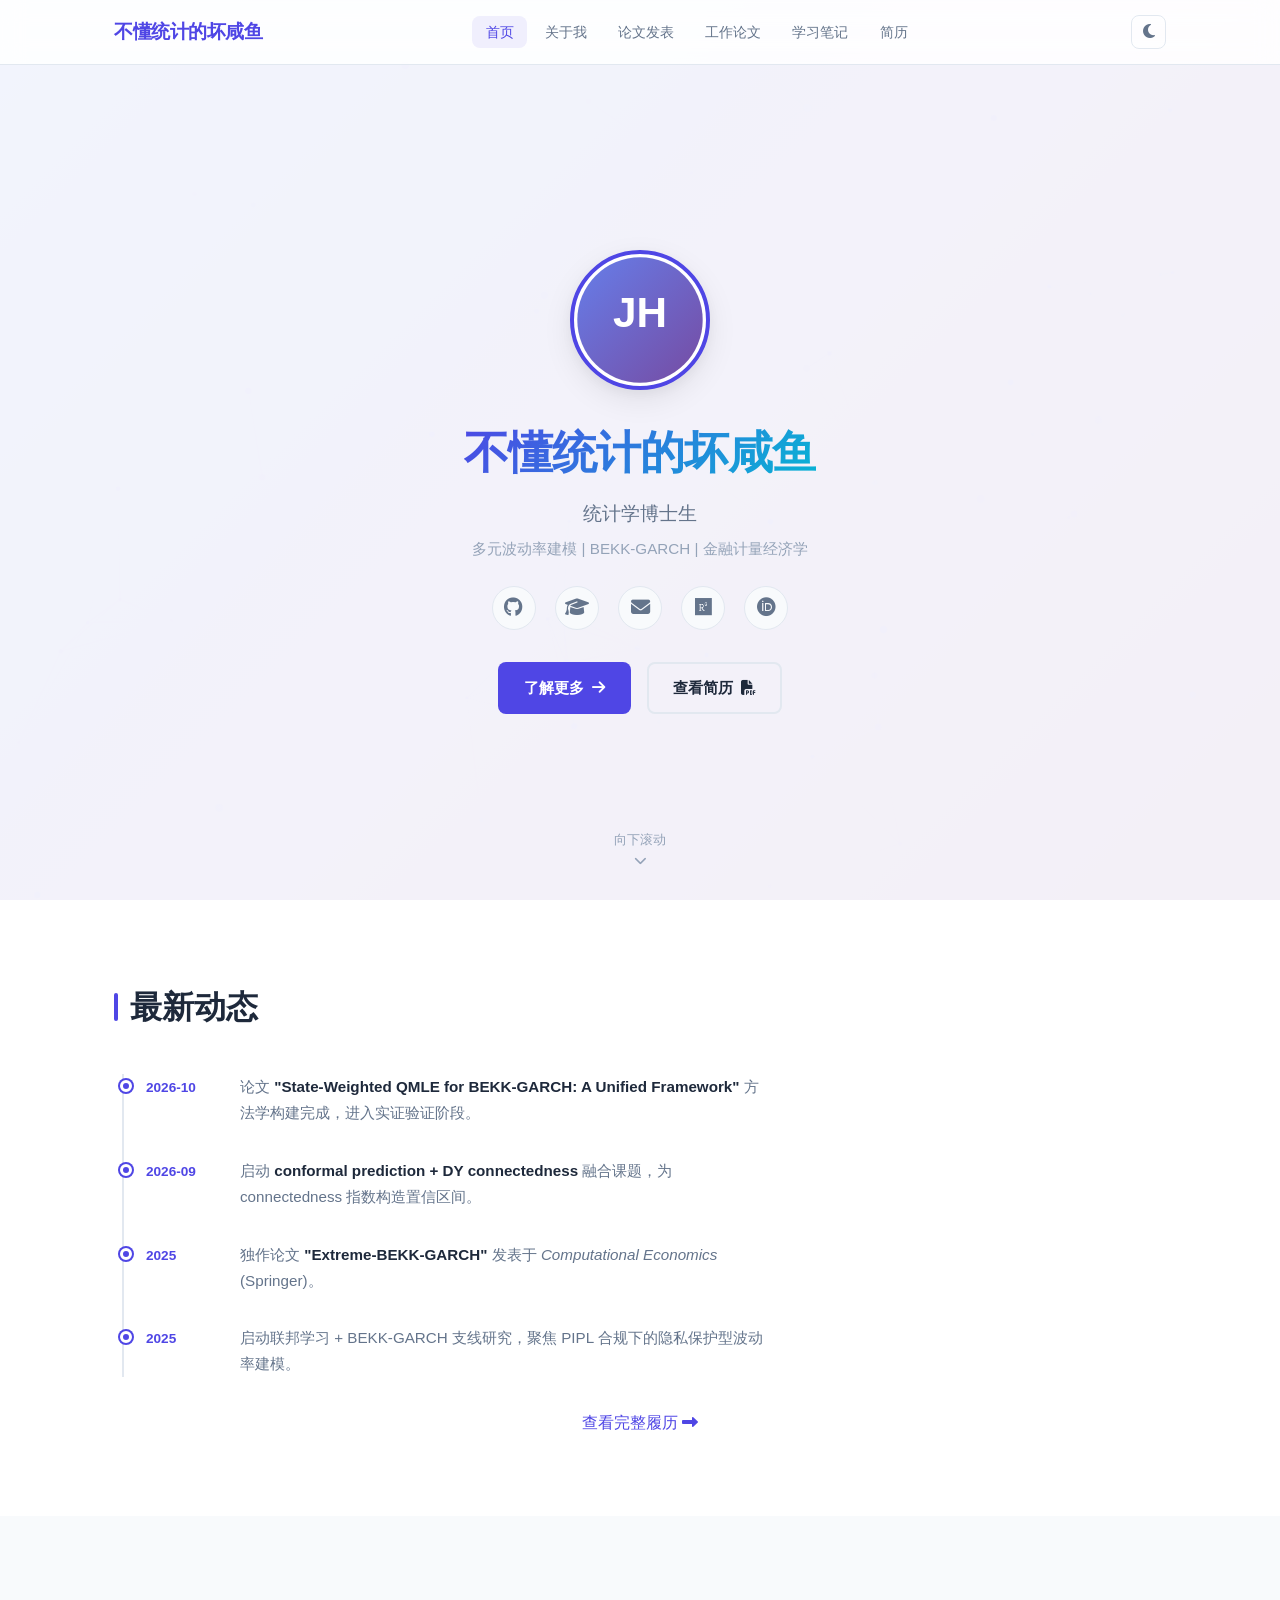
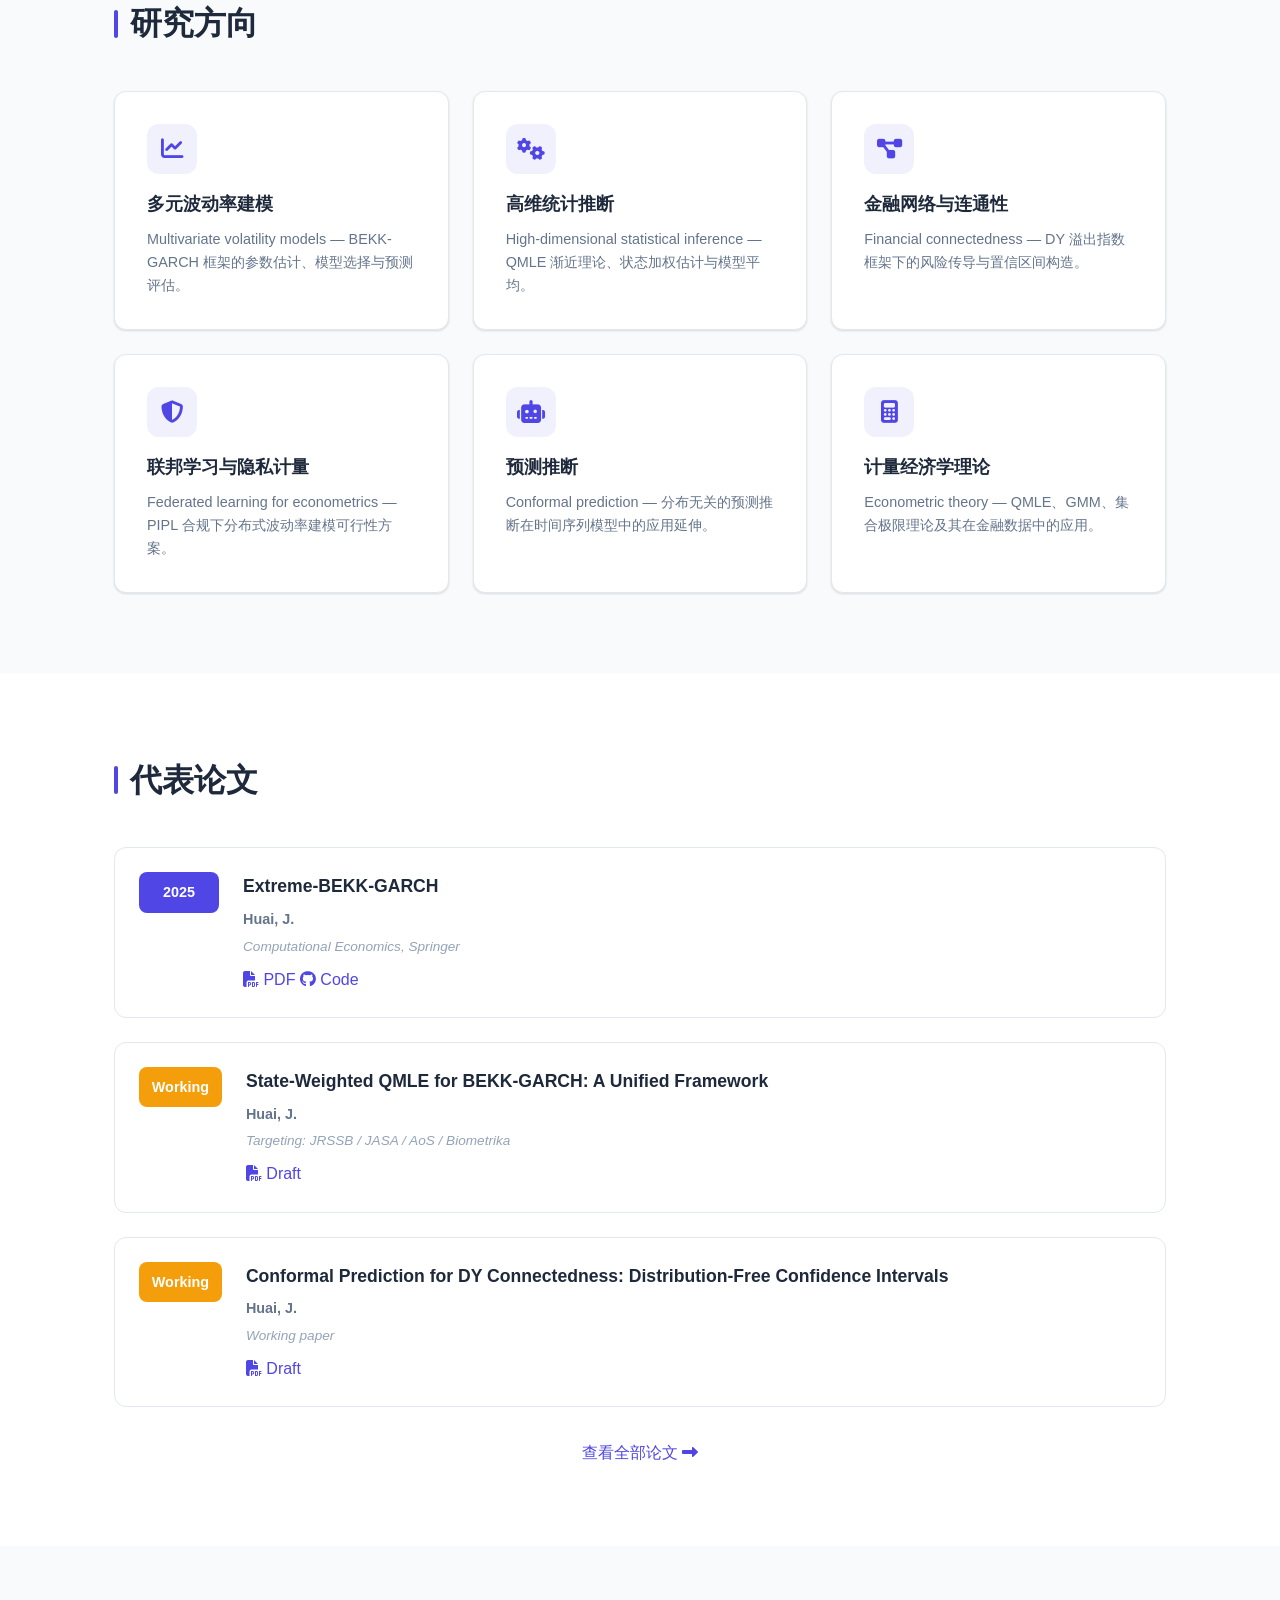
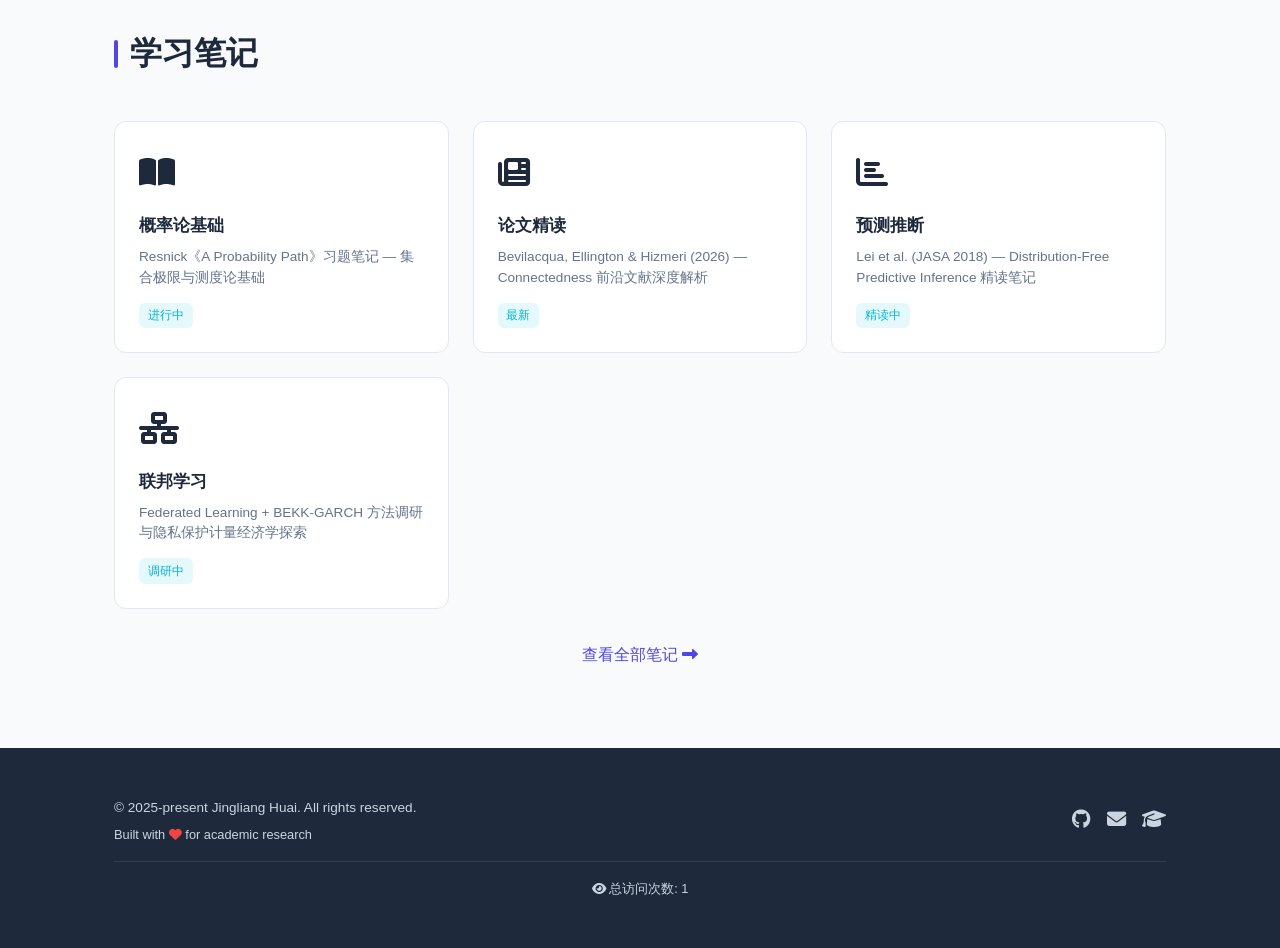
==== commit b9a2ab5a: "Revise" ====
--- a/index.html
+++ b/index.html
@@ -4,7 +4,7 @@
   <meta charset="UTF-8">
   <meta name="viewport" content="width=device-width, initial-scale=1.0">
   <meta name="description" content="Jingliang Huai - 个人学术主页 / Personal Academic Website">
-  <title>Jingliang Huai | 个人学术主页</title>
+  <title>不懂统计的坏咸鱼 | 个人学术主页</title>
   <link rel="stylesheet" href="css/style.css">
   <link rel="icon" href="images/favicon.svg" type="image/svg+xml">
   <link rel="stylesheet" href="https://cdnjs.cloudflare.com/ajax/libs/font-awesome/6.5.0/css/all.min.css">
@@ -14,7 +14,7 @@
   <nav class="navbar" id="navbar">
     <div class="nav-container">
       <a href="index.html" class="nav-logo">
-        <span class="logo-text">Jingliang Huai</span>
+        <span class="logo-text">不懂统计的坏咸鱼</span>
       </a>
       <ul class="nav-menu" id="navMenu">
         <li><a href="index.html" class="nav-link active">首页</a></li>
@@ -46,8 +46,8 @@
       <div class="hero-avatar">
         <img src="images/avatar-placeholder.svg" alt="Jingliang Huai" id="avatarImg">
       </div>
-      <h1 class="hero-name">Jingliang Huai</h1>
-      <p class="hero-title">经济学/统计学博士生 · 计量经济学研究者</p>
+      <h1 class="hero-name">不懂统计的坏咸鱼</h1>
+      <p class="hero-title">统计学博士生</p>
       <p class="hero-subtitle">多元波动率建模 | BEKK-GARCH | 金融计量经济学</p>
       <div class="hero-social">
         <a href="https://github.com/Jingliang-Huai" target="_blank" class="social-link" title="GitHub">
